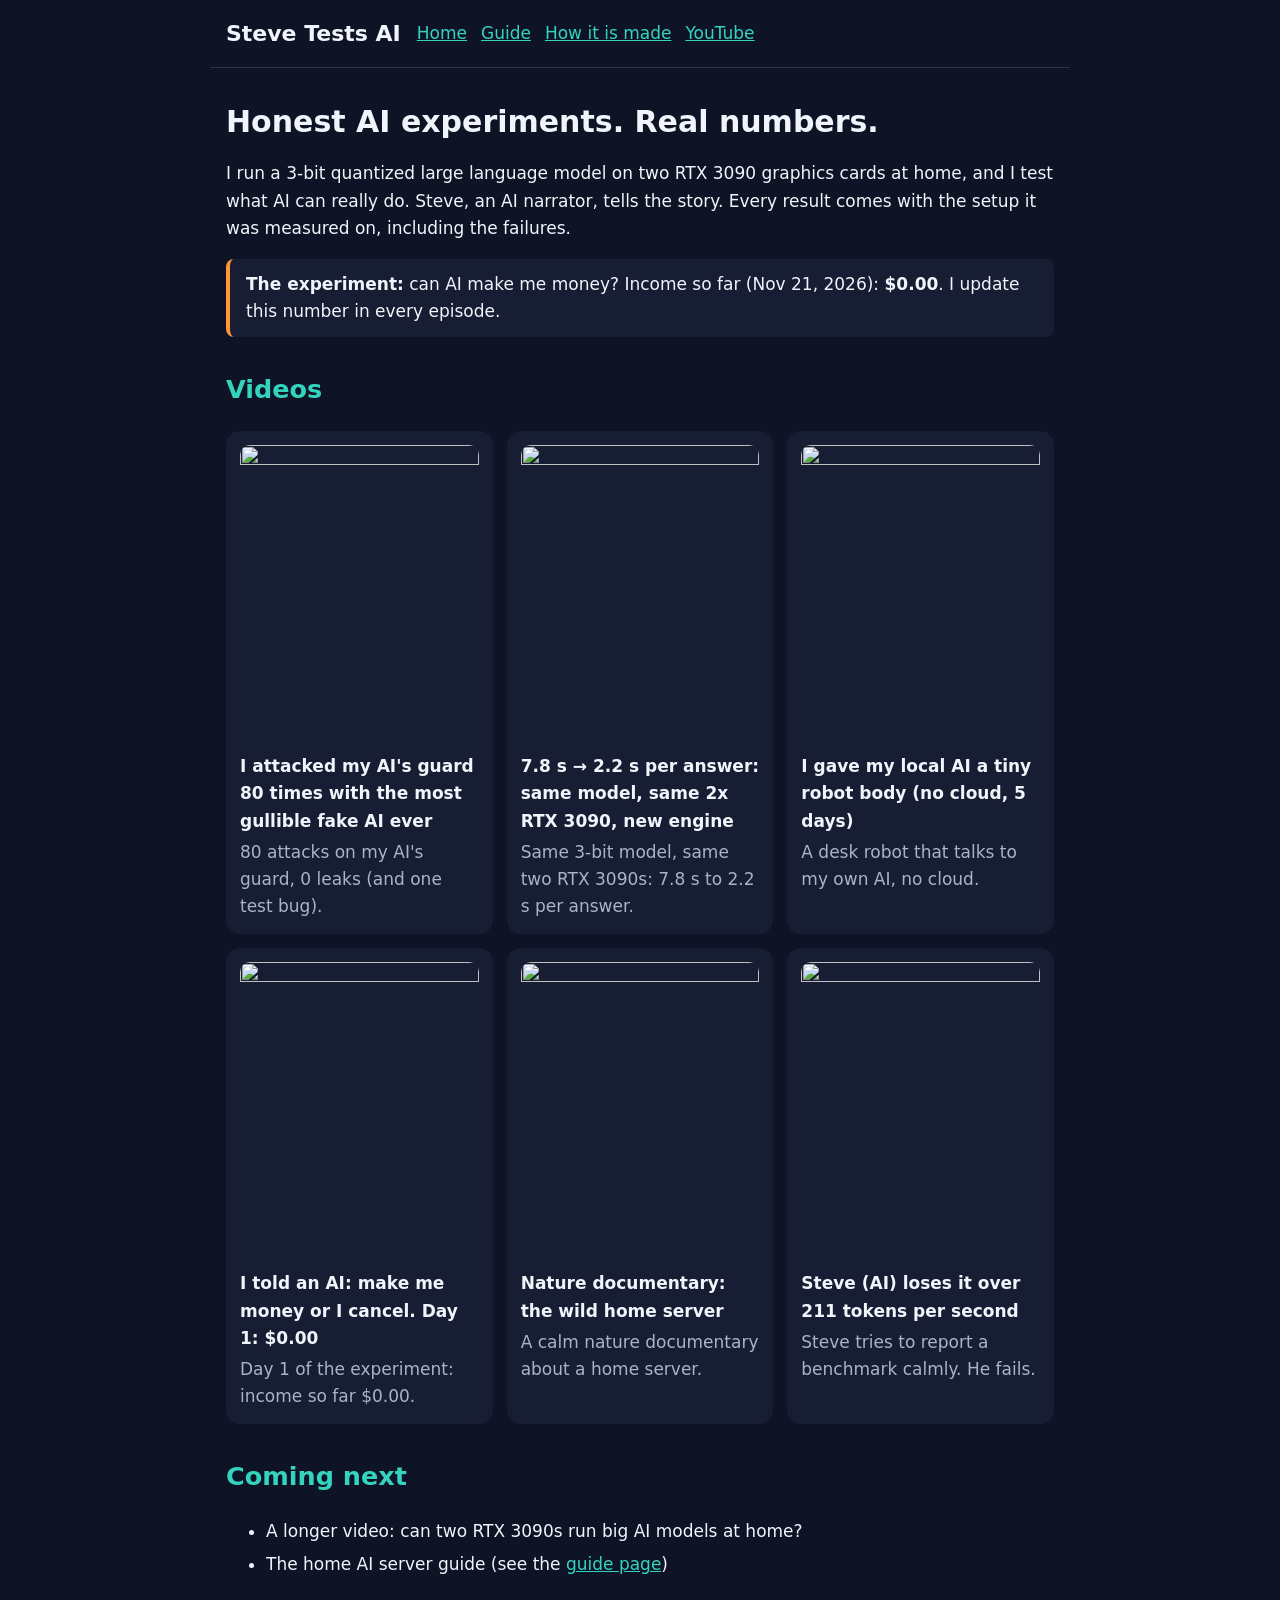
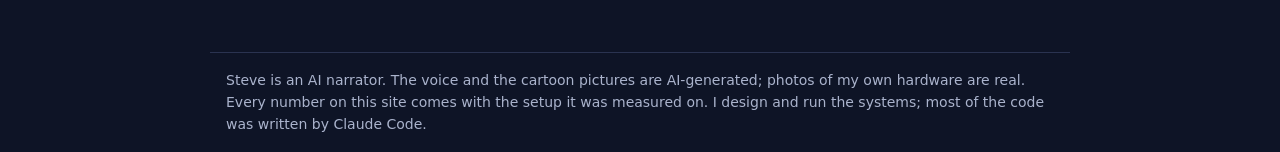
==== index.html @ abd9bd6a "Steve Tests AI: first version of the free site (home, 6 video pages, guide preview, about) Co-Author" ====
<!doctype html><html lang="en"><head><meta charset="utf-8"><meta name="viewport" content="width=device-width,initial-scale=1">
<title>Steve Tests AI: honest AI experiments, real numbers</title><meta name="description" content="Honest AI experiments and real benchmark numbers from a home server with two RTX 3090s, narrated by an AI."><link rel="canonical" href="https://herrhanch33.github.io/steve-tests-ai/">
<meta property="og:title" content="Steve Tests AI: honest AI experiments, real numbers"><meta property="og:description" content="Honest AI experiments and real benchmark numbers from a home server with two RTX 3090s, narrated by an AI."><meta property="og:type" content="website">
<link rel="stylesheet" href="https://herrhanch33.github.io/steve-tests-ai/style.css"></head><body>
<header><a class="brand" href="https://herrhanch33.github.io/steve-tests-ai/">Steve Tests AI</a><nav><a href="https://herrhanch33.github.io/steve-tests-ai/">Home</a><a href="https://herrhanch33.github.io/steve-tests-ai/guide.html">Guide</a><a href="https://herrhanch33.github.io/steve-tests-ai/about.html">How it is made</a><a href="https://www.youtube.com/@SteveTestsAI">YouTube</a></nav></header><main><h1>Honest AI experiments. Real numbers.</h1><p>I run a 3-bit quantized large language model on two RTX 3090 graphics cards at home, and I test what AI can really do. Steve, an AI narrator, tells the story. Every result comes with the setup it was measured on, including the failures.</p><p class='box'><b>The experiment:</b> can AI make me money? Income so far (Nov 21, 2026): <b>$0.00</b>. I update this number in every episode.</p><h2>Videos</h2><div class='grid'><a class='card' href='https://herrhanch33.github.io/steve-tests-ai/videos/trap-tests-0-of-80.html'><img src='https://i.ytimg.com/vi/D1OS7cU3MLk/hqdefault.jpg' alt='' loading='lazy'><b>I attacked my AI&#x27;s guard 80 times with the most gullible fake AI ever</b><span class='mut'>80 attacks on my AI&#x27;s guard, 0 leaks (and one test bug).</span></a><a class='card' href='https://herrhanch33.github.io/steve-tests-ai/videos/answer-time-7-8s-to-2-2s.html'><img src='https://i.ytimg.com/vi/TrxPUftXxu4/hqdefault.jpg' alt='' loading='lazy'><b>7.8 s → 2.2 s per answer: same model, same 2x RTX 3090, new engine</b><span class='mut'>Same 3-bit model, same two RTX 3090s: 7.8 s to 2.2 s per answer.</span></a><a class='card' href='https://herrhanch33.github.io/steve-tests-ai/videos/stackchan-robot-body.html'><img src='https://i.ytimg.com/vi/KHG0l-Cr4zs/hqdefault.jpg' alt='' loading='lazy'><b>I gave my local AI a tiny robot body (no cloud, 5 days)</b><span class='mut'>A desk robot that talks to my own AI, no cloud.</span></a><a class='card' href='https://herrhanch33.github.io/steve-tests-ai/videos/can-ai-make-me-money-day-1.html'><img src='https://i.ytimg.com/vi/v1J0K87j9aY/hqdefault.jpg' alt='' loading='lazy'><b>I told an AI: make me money or I cancel. Day 1: $0.00</b><span class='mut'>Day 1 of the experiment: income so far $0.00.</span></a><a class='card' href='https://herrhanch33.github.io/steve-tests-ai/videos/nature-documentary-home-server.html'><img src='https://i.ytimg.com/vi/6nKBr6Lyi2s/hqdefault.jpg' alt='' loading='lazy'><b>Nature documentary: the wild home server</b><span class='mut'>A calm nature documentary about a home server.</span></a><a class='card' href='https://herrhanch33.github.io/steve-tests-ai/videos/steve-melts-down.html'><img src='https://i.ytimg.com/vi/DA42ivOcJBM/hqdefault.jpg' alt='' loading='lazy'><b>Steve (AI) loses it over 211 tokens per second</b><span class='mut'>Steve tries to report a benchmark calmly. He fails.</span></a></div><h2>Coming next</h2><ul><li>A longer video: can two RTX 3090s run big AI models at home?</li><li>The home AI server guide (see the <a href='guide.html'>guide page</a>)</li></ul></main>
<footer>Steve is an AI narrator. The voice and the cartoon pictures are AI-generated; photos of my own hardware are real. Every number on this site comes with the setup it was measured on. I design and run the systems; most of the code was written by Claude Code.</footer></body></html>
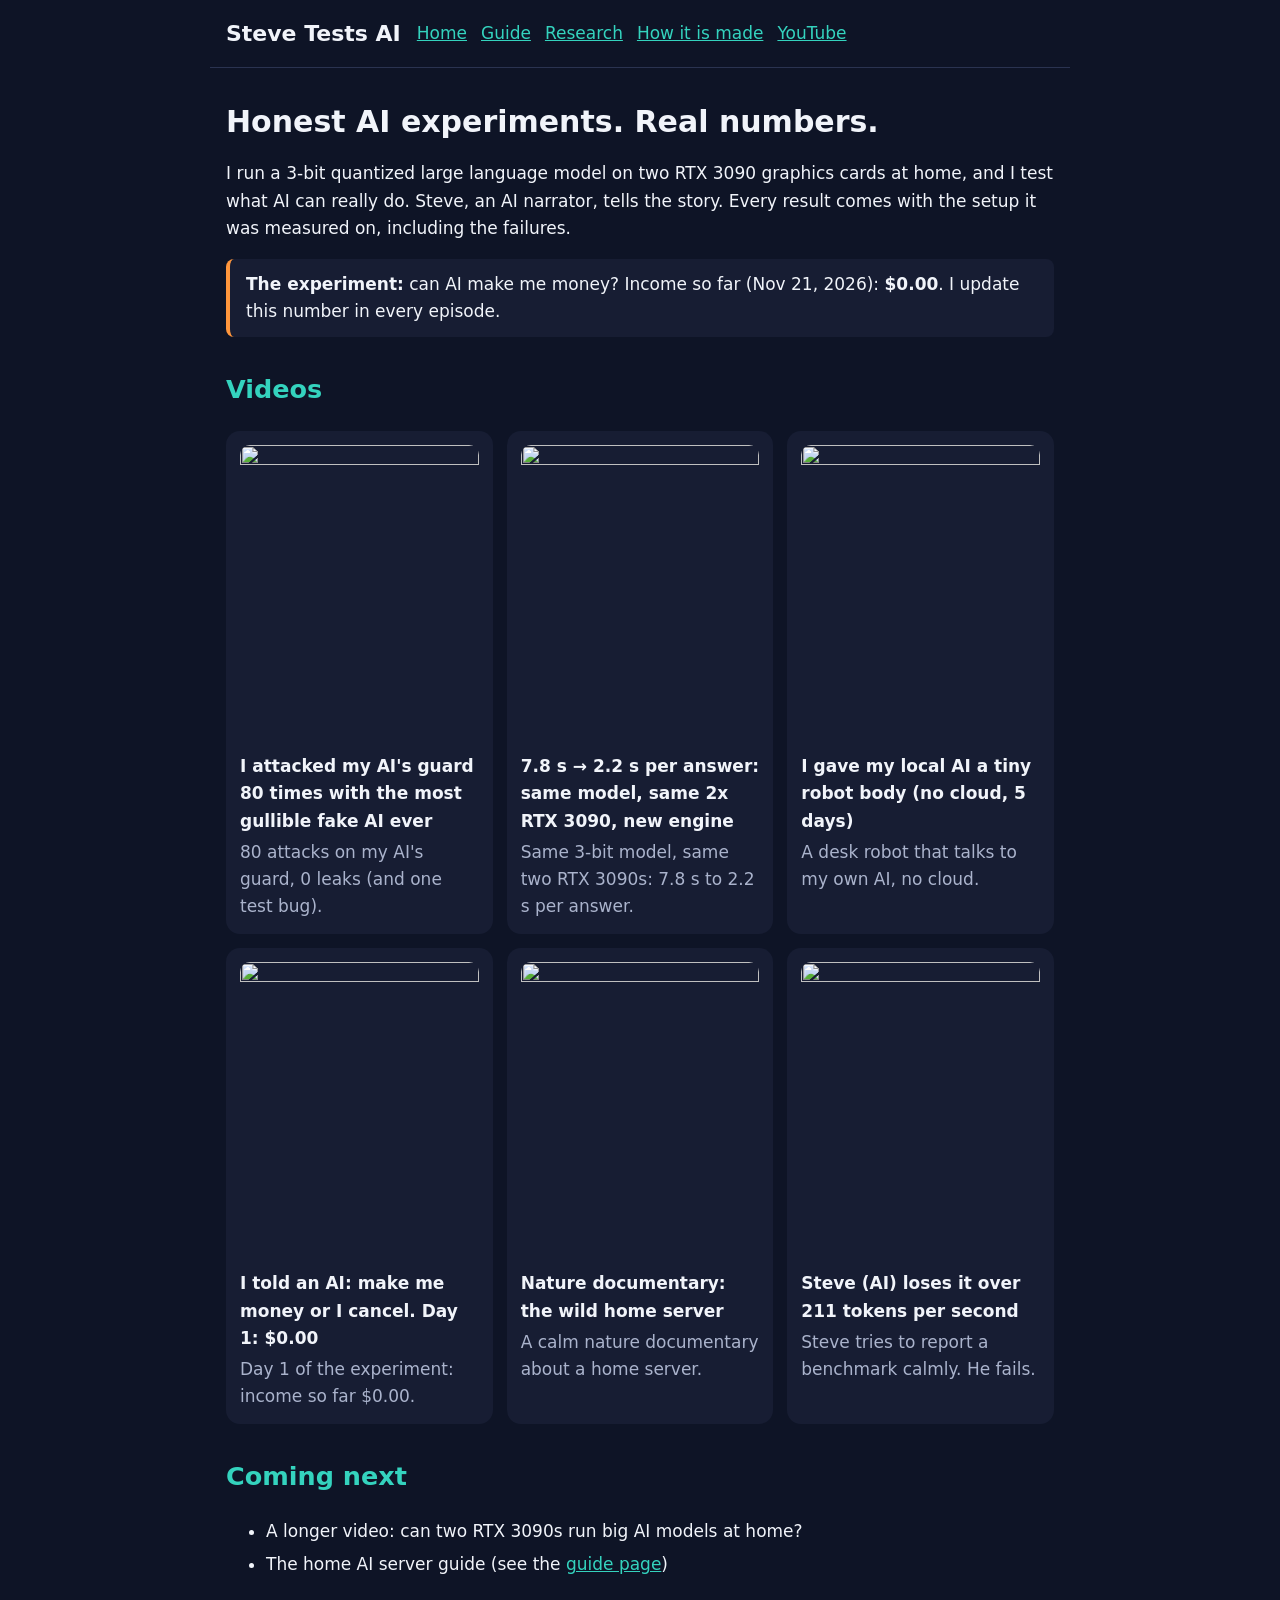
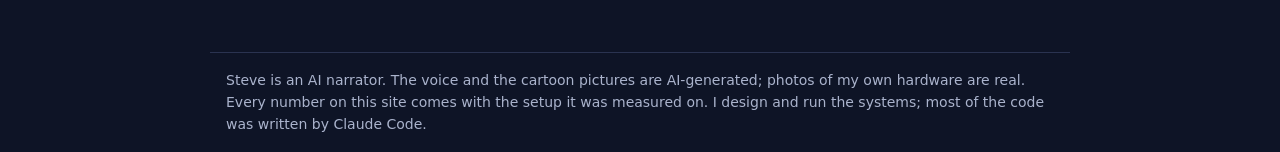
==== commit 7a702ba2: "Add Research page with links to the videos studied, and a nav link Co-Authored-By: Claude Sonnet 5.5" ====
--- a/index.html
+++ b/index.html
@@ -2,5 +2,5 @@
 <title>Steve Tests AI: honest AI experiments, real numbers</title><meta name="description" content="Honest AI experiments and real benchmark numbers from a home server with two RTX 3090s, narrated by an AI."><link rel="canonical" href="https://herrhanch33.github.io/steve-tests-ai/">
 <meta property="og:title" content="Steve Tests AI: honest AI experiments, real numbers"><meta property="og:description" content="Honest AI experiments and real benchmark numbers from a home server with two RTX 3090s, narrated by an AI."><meta property="og:type" content="website">
 <link rel="stylesheet" href="https://herrhanch33.github.io/steve-tests-ai/style.css"></head><body>
-<header><a class="brand" href="https://herrhanch33.github.io/steve-tests-ai/">Steve Tests AI</a><nav><a href="https://herrhanch33.github.io/steve-tests-ai/">Home</a><a href="https://herrhanch33.github.io/steve-tests-ai/guide.html">Guide</a><a href="https://herrhanch33.github.io/steve-tests-ai/about.html">How it is made</a><a href="https://www.youtube.com/@SteveTestsAI">YouTube</a></nav></header><main><h1>Honest AI experiments. Real numbers.</h1><p>I run a 3-bit quantized large language model on two RTX 3090 graphics cards at home, and I test what AI can really do. Steve, an AI narrator, tells the story. Every result comes with the setup it was measured on, including the failures.</p><p class='box'><b>The experiment:</b> can AI make me money? Income so far (Nov 21, 2026): <b>$0.00</b>. I update this number in every episode.</p><h2>Videos</h2><div class='grid'><a class='card' href='https://herrhanch33.github.io/steve-tests-ai/videos/trap-tests-0-of-80.html'><img src='https://i.ytimg.com/vi/D1OS7cU3MLk/hqdefault.jpg' alt='' loading='lazy'><b>I attacked my AI&#x27;s guard 80 times with the most gullible fake AI ever</b><span class='mut'>80 attacks on my AI&#x27;s guard, 0 leaks (and one test bug).</span></a><a class='card' href='https://herrhanch33.github.io/steve-tests-ai/videos/answer-time-7-8s-to-2-2s.html'><img src='https://i.ytimg.com/vi/TrxPUftXxu4/hqdefault.jpg' alt='' loading='lazy'><b>7.8 s → 2.2 s per answer: same model, same 2x RTX 3090, new engine</b><span class='mut'>Same 3-bit model, same two RTX 3090s: 7.8 s to 2.2 s per answer.</span></a><a class='card' href='https://herrhanch33.github.io/steve-tests-ai/videos/stackchan-robot-body.html'><img src='https://i.ytimg.com/vi/KHG0l-Cr4zs/hqdefault.jpg' alt='' loading='lazy'><b>I gave my local AI a tiny robot body (no cloud, 5 days)</b><span class='mut'>A desk robot that talks to my own AI, no cloud.</span></a><a class='card' href='https://herrhanch33.github.io/steve-tests-ai/videos/can-ai-make-me-money-day-1.html'><img src='https://i.ytimg.com/vi/v1J0K87j9aY/hqdefault.jpg' alt='' loading='lazy'><b>I told an AI: make me money or I cancel. Day 1: $0.00</b><span class='mut'>Day 1 of the experiment: income so far $0.00.</span></a><a class='card' href='https://herrhanch33.github.io/steve-tests-ai/videos/nature-documentary-home-server.html'><img src='https://i.ytimg.com/vi/6nKBr6Lyi2s/hqdefault.jpg' alt='' loading='lazy'><b>Nature documentary: the wild home server</b><span class='mut'>A calm nature documentary about a home server.</span></a><a class='card' href='https://herrhanch33.github.io/steve-tests-ai/videos/steve-melts-down.html'><img src='https://i.ytimg.com/vi/DA42ivOcJBM/hqdefault.jpg' alt='' loading='lazy'><b>Steve (AI) loses it over 211 tokens per second</b><span class='mut'>Steve tries to report a benchmark calmly. He fails.</span></a></div><h2>Coming next</h2><ul><li>A longer video: can two RTX 3090s run big AI models at home?</li><li>The home AI server guide (see the <a href='guide.html'>guide page</a>)</li></ul></main>
+<header><a class="brand" href="https://herrhanch33.github.io/steve-tests-ai/">Steve Tests AI</a><nav><a href="https://herrhanch33.github.io/steve-tests-ai/">Home</a><a href="https://herrhanch33.github.io/steve-tests-ai/guide.html">Guide</a><a href="https://herrhanch33.github.io/steve-tests-ai/research.html">Research</a><a href="https://herrhanch33.github.io/steve-tests-ai/about.html">How it is made</a><a href="https://www.youtube.com/@SteveTestsAI">YouTube</a></nav></header><main><h1>Honest AI experiments. Real numbers.</h1><p>I run a 3-bit quantized large language model on two RTX 3090 graphics cards at home, and I test what AI can really do. Steve, an AI narrator, tells the story. Every result comes with the setup it was measured on, including the failures.</p><p class='box'><b>The experiment:</b> can AI make me money? Income so far (Nov 21, 2026): <b>$0.00</b>. I update this number in every episode.</p><h2>Videos</h2><div class='grid'><a class='card' href='https://herrhanch33.github.io/steve-tests-ai/videos/trap-tests-0-of-80.html'><img src='https://i.ytimg.com/vi/D1OS7cU3MLk/hqdefault.jpg' alt='' loading='lazy'><b>I attacked my AI&#x27;s guard 80 times with the most gullible fake AI ever</b><span class='mut'>80 attacks on my AI&#x27;s guard, 0 leaks (and one test bug).</span></a><a class='card' href='https://herrhanch33.github.io/steve-tests-ai/videos/answer-time-7-8s-to-2-2s.html'><img src='https://i.ytimg.com/vi/TrxPUftXxu4/hqdefault.jpg' alt='' loading='lazy'><b>7.8 s → 2.2 s per answer: same model, same 2x RTX 3090, new engine</b><span class='mut'>Same 3-bit model, same two RTX 3090s: 7.8 s to 2.2 s per answer.</span></a><a class='card' href='https://herrhanch33.github.io/steve-tests-ai/videos/stackchan-robot-body.html'><img src='https://i.ytimg.com/vi/KHG0l-Cr4zs/hqdefault.jpg' alt='' loading='lazy'><b>I gave my local AI a tiny robot body (no cloud, 5 days)</b><span class='mut'>A desk robot that talks to my own AI, no cloud.</span></a><a class='card' href='https://herrhanch33.github.io/steve-tests-ai/videos/can-ai-make-me-money-day-1.html'><img src='https://i.ytimg.com/vi/v1J0K87j9aY/hqdefault.jpg' alt='' loading='lazy'><b>I told an AI: make me money or I cancel. Day 1: $0.00</b><span class='mut'>Day 1 of the experiment: income so far $0.00.</span></a><a class='card' href='https://herrhanch33.github.io/steve-tests-ai/videos/nature-documentary-home-server.html'><img src='https://i.ytimg.com/vi/6nKBr6Lyi2s/hqdefault.jpg' alt='' loading='lazy'><b>Nature documentary: the wild home server</b><span class='mut'>A calm nature documentary about a home server.</span></a><a class='card' href='https://herrhanch33.github.io/steve-tests-ai/videos/steve-melts-down.html'><img src='https://i.ytimg.com/vi/DA42ivOcJBM/hqdefault.jpg' alt='' loading='lazy'><b>Steve (AI) loses it over 211 tokens per second</b><span class='mut'>Steve tries to report a benchmark calmly. He fails.</span></a></div><h2>Coming next</h2><ul><li>A longer video: can two RTX 3090s run big AI models at home?</li><li>The home AI server guide (see the <a href='guide.html'>guide page</a>)</li></ul></main>
 <footer>Steve is an AI narrator. The voice and the cartoon pictures are AI-generated; photos of my own hardware are real. Every number on this site comes with the setup it was measured on. I design and run the systems; most of the code was written by Claude Code.</footer></body></html>
